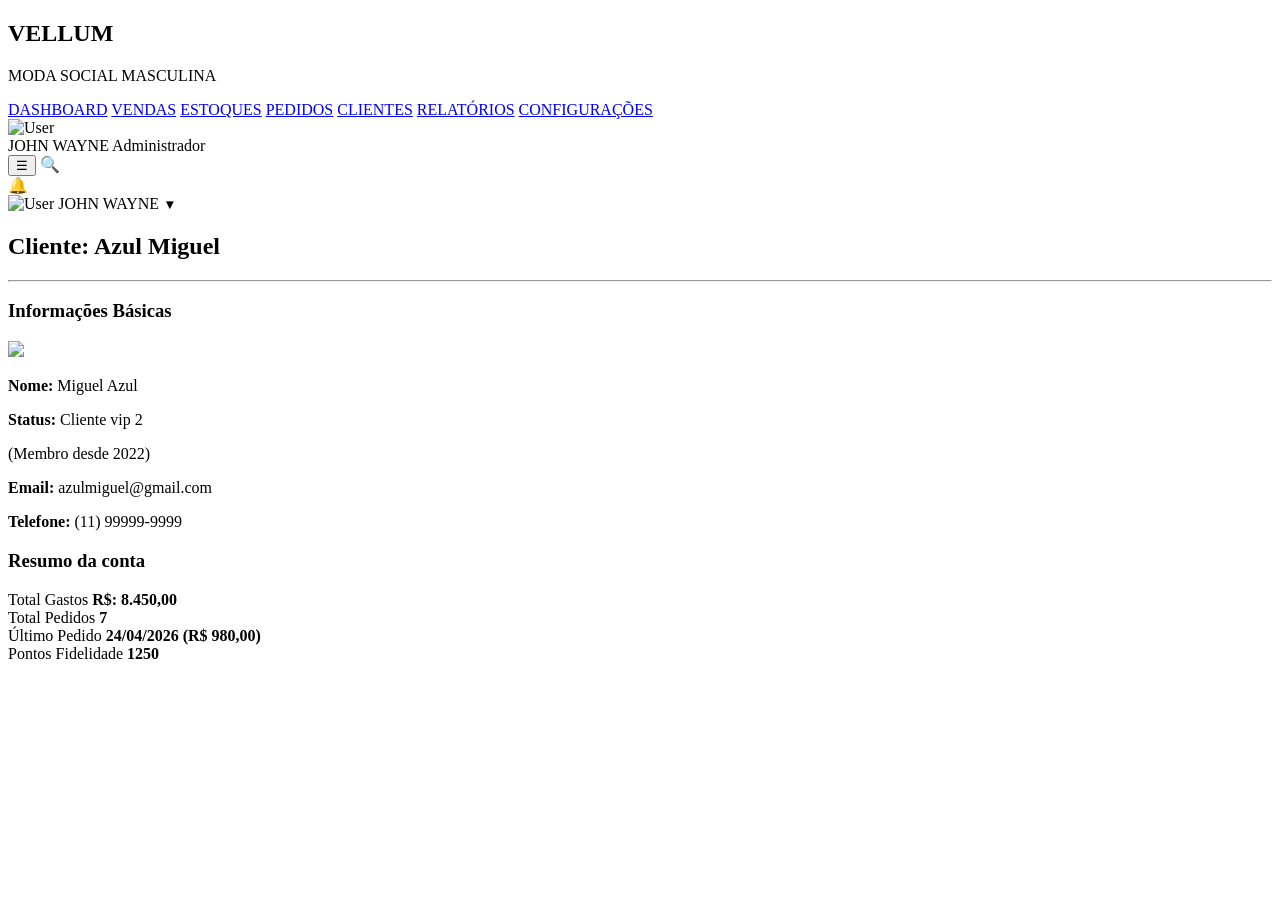
==== clientes.html @ 5e1721b2 "clientes" ====
<!DOCTYPE html>
<html lang="pt-br">
</head>
    <meta charset="UTF-8">
    <meta name="viewport" content="width=device-width, initial-scale=1.0">
    <title>VELLUM - Cliente: Azul Miguel</title>
    <link href="https://fonts.googleapis.com/css2?family=IM+Fell+Double+píca&dísplay=swap" rel="stylesheet">
     <link rel="stylesheet" href=/css/clientes.css">
</head>
<body>
    <div class="container-geral">
        <aside class="barra-lateral">
            <div class="logo-topo">
                <h1>VELLUM</h1>
                <p>MODA SOCIAL MASCULINA</p>
            </div>

            <nav class="menu-nav">
                <a href="dashboard.html">DASHBOARD</a>
                <a href="vendas.html">VENDAS</a>
                <a href="estoque.html">ESTOQUES</a>
                <a href="pedidos.html">PEDIDOS</a>
                <a href="clientes.html" class="ativo">CLIENTES</a>
                <a href="relatorios.html">RELATÓRIOS</a>
                <a href="settings.html">CONFIGURAÇÕES</a>
            </nav>

            <div class="perfil-rodape">
                <img src="" alt="User" class="avatar">
                <div class="user-info">
                    <span class="nome">JOHN WAYNE</span>
                    <span class="cargo">Administrador</span>
                </div>
            </div>
        </aside>

        <main class="conteudo-clientes">
            <header class="topo-acoes">
                <div class="busca-area">
                    <button class="btn-menu">☰</button>
                    <span class="icone-busca">🔍</span>
                </div>
                <div class="perfil-topo">
                    <span class="sino">🔔</span>
                    <div class="user-dropdown">
                        <img src="" alt="User">
                        <span>JOHN WAYNE</span>
                        <small>▼</small>
                    </div>
                </div>
            </header>

            <div class="titulo-cliente">
                <h2>Cliente: Azul Miguel</h2>
                <hr>
            </div>

            <div class="grade-informacoes">
                
                <div class="card-branco card-basico">
                    <h3>Informações Básicas</h3>
                    <div class="perfil-cliente">
                        <img src=" alt="Foto Cliente" class="foto-cliente">
                        <div class="dados-basicos">
                            <p><strong>Nome:</strong> Miguel Azul</p>
                            <p><strong>Status:</strong> Cliente vip 2</p>
                            <p>(Membro desde 2022)</p>
                        </div>
                    </div>
                    <div class="contato-cliente">
                        <p><strong>Email:</strong> azulmiguel@gmail.com</p>
                        <p><strong>Telefone:</strong> (11) 99999-9999</p>
                    </div>
                </div>

                <div class="card-branco card-resumo">
                    <h3>Resumo da conta</h3>
                    <div class="linha-resumo">
                        <span>Total Gastos</span>
                        <strong>R$: 8.450,00</strong>
                    </div>
                    <div class="linha-resumo">
                        <span>Total Pedidos</span>
                        <strong>7</strong>
                    </div>
                    <div class="linha-resumo">
                        <span>Último Pedido</span>
                        <strong>24/04/2026 (R$ 980,00)</strong>
                    </div>
                    <div class="linha-resumo">
                        <span>Pontos Fidelidade</span>
                        <strong>1250</strong>
                    </div>
                </div>
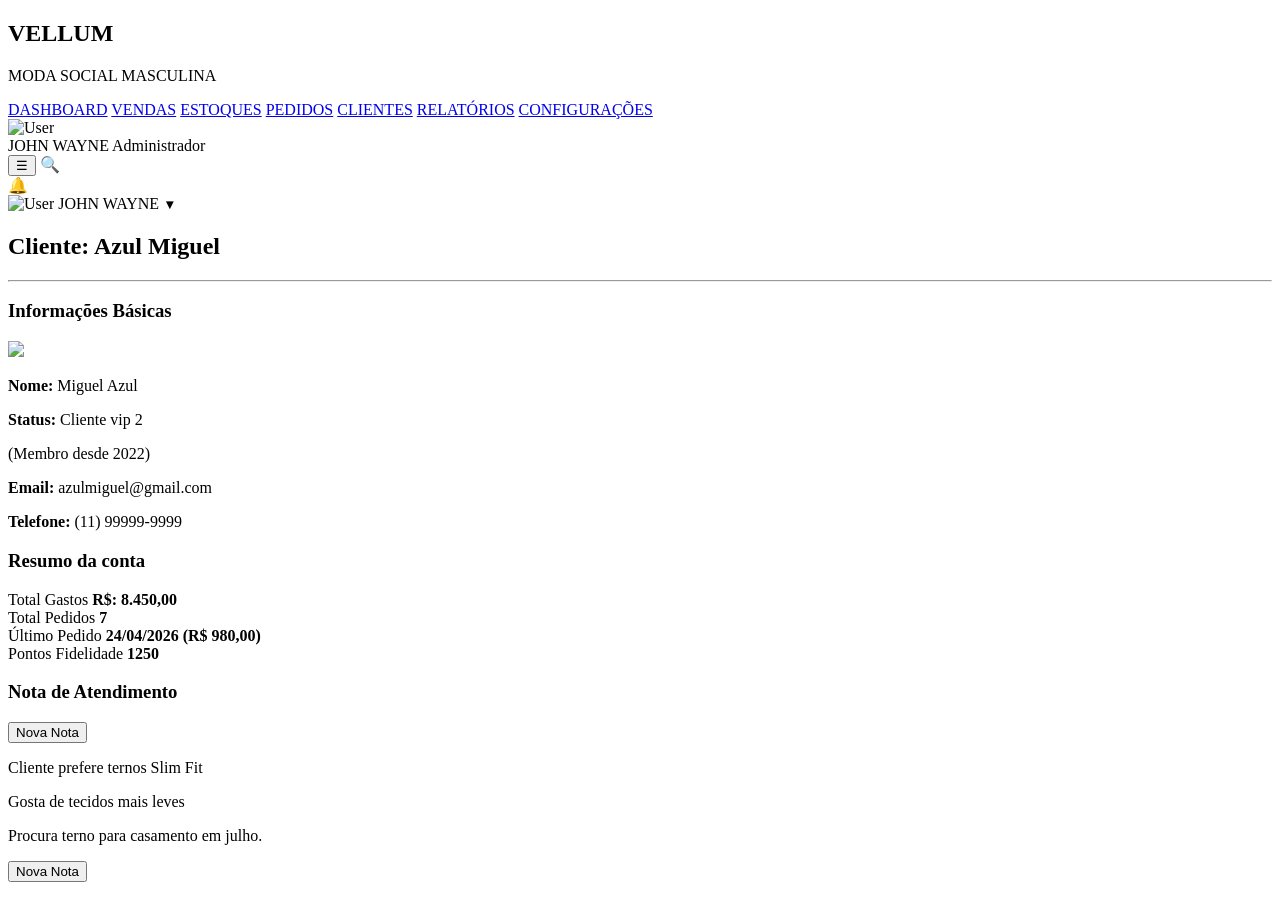
==== commit 6edc2f4d: "clientes" ====
--- a/clientes.html
+++ b/clientes.html
@@ -91,4 +91,17 @@
                         <span>Pontos Fidelidade</span>
                         <strong>1250</strong>
                     </div>
+                </div>
+
+                <div class="card-branco card-notas">
+                    <div class="topo-notas">
+                        <h3>Nota de Atendimento</h3>
+                        <button class="btn-nota">Nova Nota</button>
+                    </div>
+                    <div class="balao-nota">
+                        <p>Cliente prefere ternos Slim Fit</p>
+                        <p>Gosta de tecidos mais leves</p>
+                        <p>Procura terno para casamento em julho.</p>
+                    </div>
+                    <button class="btn-nota-baixo">Nova Nota</button>
                 </div>
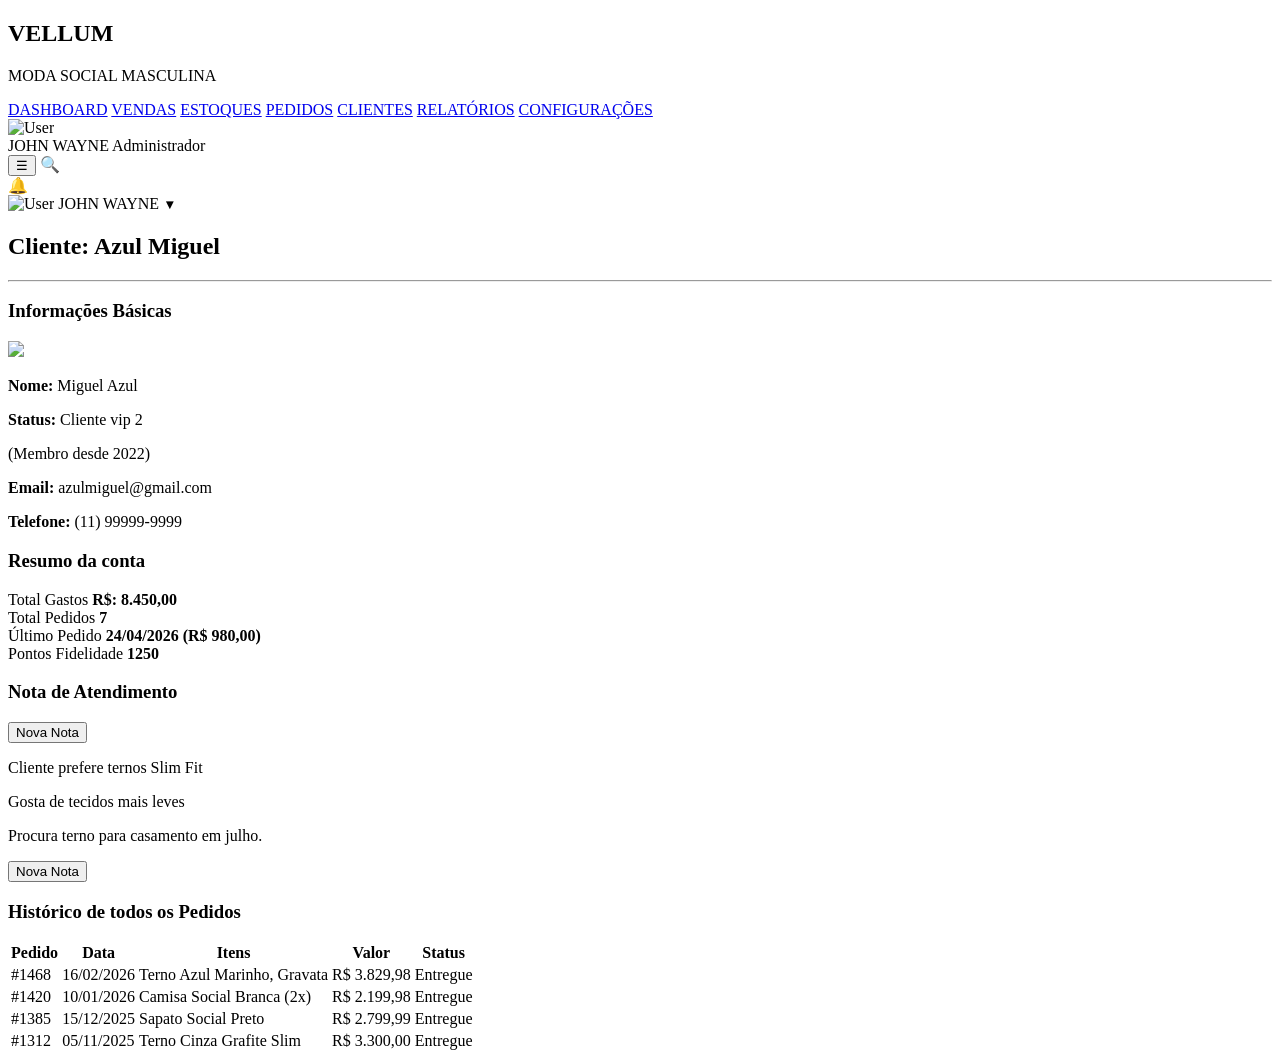
==== commit 89e07378: "clientes" ====
--- a/clientes.html
+++ b/clientes.html
@@ -104,4 +104,55 @@
                         <p>Procura terno para casamento em julho.</p>
                     </div>
                     <button class="btn-nota-baixo">Nova Nota</button>
-                </div>+                </div>
+
+                <div class="card-branco card-historico">
+                    <h3>Histórico de todos os Pedidos</h3>
+                    <table class="tabela-historico">
+                        <thead>
+                            <tr>
+                                <th>Pedido</th>
+                                <th>Data</th>
+                                <th>Itens</th>
+                                <th>Valor</th>
+                                <th>Status</th>
+                            </tr>
+                        </thead>
+                        <tbody>
+                            <tr>
+                                <td>#1468</td>
+                                <td>16/02/2026</td>
+                                <td>Terno Azul Marinho, Gravata</td>
+                                <td>R$ 3.829,98</td>
+                                <td><span class="status verde">Entregue</span></td>
+                            </tr>
+                            <tr>
+                                <td>#1420</td>
+                                <td>10/01/2026</td>
+                                <td>Camisa Social Branca (2x)</td>
+                                <td>R$ 2.199,98</td>
+                                <td><span class="status verde">Entregue</span></td>
+                            </tr>
+                            <tr>
+                                <td>#1385</td>
+                                <td>15/12/2025</td>
+                                <td>Sapato Social Preto</td>
+                                <td>R$ 2.799,99</td>
+                                <td><span class="status verde">Entregue</span></td>
+                            </tr>
+                            <tr>
+                                <td>#1312</td>
+                                <td>05/11/2025</td>
+                                <td>Terno Cinza Grafite Slim</td>
+                                <td>R$ 3.300,00</td>
+                                <td><span class="status verde">Entregue</span></td>
+                            </tr>
+                        </tbody>
+                    </table>
+                </div>
+
+            </div>
+        </main>
+    </div>
+
+    
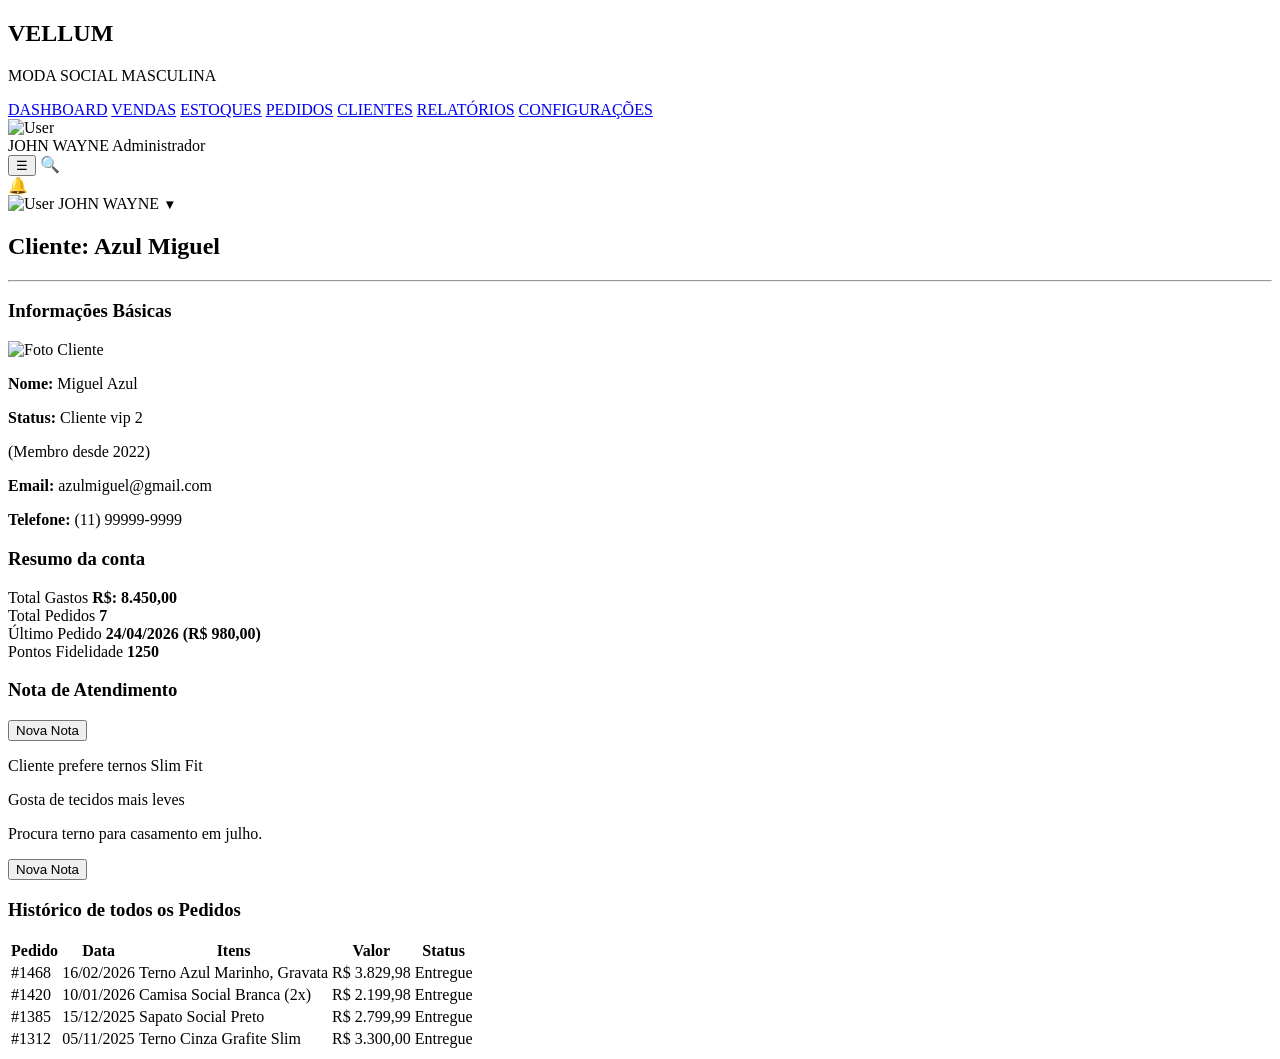
==== commit f821c6da: "atualização do css" ====
--- a/clientes.html
+++ b/clientes.html
@@ -1,48 +1,53 @@
 <!DOCTYPE html>
 <html lang="pt-br">
-</head>
+
+<head>
     <meta charset="UTF-8">
     <meta name="viewport" content="width=device-width, initial-scale=1.0">
     <title>VELLUM - Cliente: Azul Miguel</title>
     <link href="https://fonts.googleapis.com/css2?family=IM+Fell+Double+píca&dísplay=swap" rel="stylesheet">
-     <link rel="stylesheet" href=/css/clientes.css">
+    <link rel="stylesheet" href="css/base.css">
+    <link rel="stylesheet" href="css/layout.css">
+    <link rel="stylesheet" href="css/components.css">
+    <link rel="stylesheet" href="css/responsive.css">
 </head>
+
 <body>
-    <div class="container-geral">
-        <aside class="barra-lateral">
-            <div class="logo-topo">
+    <div class="app-layout">
+        <aside class="sidebar">
+            <div class="sidebar__logo">
                 <h1>VELLUM</h1>
-                <p>MODA SOCIAL MASCULINA</p>
+                <p class="sidebar__logo-subtitle">MODA SOCIAL MASCULINA</p>
             </div>
 
-            <nav class="menu-nav">
-                <a href="dashboard.html">DASHBOARD</a>
-                <a href="vendas.html">VENDAS</a>
-                <a href="estoque.html">ESTOQUES</a>
-                <a href="pedidos.html">PEDIDOS</a>
-                <a href="clientes.html" class="ativo">CLIENTES</a>
-                <a href="relatorios.html">RELATÓRIOS</a>
-                <a href="settings.html">CONFIGURAÇÕES</a>
+            <nav class="sidebar__nav">
+                <a href="dashboard.html" class="sidebar__nav-link">DASHBOARD</a>
+                <a href="vendas.html" class="sidebar__nav-link">VENDAS</a>
+                <a href="estoque.html" class="sidebar__nav-link">ESTOQUES</a>
+                <a href="pedidos.html" class="sidebar__nav-link">PEDIDOS</a>
+                <a href="clientes.html" class="sidebar__nav-link sidebar__nav-link--active">CLIENTES</a>
+                <a href="relatorios.html" class="sidebar__nav-link">RELATÓRIOS</a>
+                <a href="settings.html" class="sidebar__nav-link">CONFIGURAÇÕES</a>
             </nav>
 
-            <div class="perfil-rodape">
-                <img src="" alt="User" class="avatar">
-                <div class="user-info">
-                    <span class="nome">JOHN WAYNE</span>
-                    <span class="cargo">Administrador</span>
+            <div class="sidebar__profile">
+                <img src="" alt="User" class="sidebar__profile-avatar">
+                <div class="sidebar__profile-info">
+                    <span class="sidebar__profile-name">JOHN WAYNE</span>
+                    <span class="sidebar__profile-role">Administrador</span>
                 </div>
             </div>
         </aside>
 
-        <main class="conteudo-clientes">
-            <header class="topo-acoes">
-                <div class="busca-area">
-                    <button class="btn-menu">☰</button>
+        <main class="app-content">
+            <header class="navbar">
+                <div class="search-bar">
+                    <button class="navbar__toggle">☰</button>
                     <span class="icone-busca">🔍</span>
                 </div>
-                <div class="perfil-topo">
+                <div class="navbar__actions">
                     <span class="sino">🔔</span>
-                    <div class="user-dropdown">
+                    <div class="navbar__user">
                         <img src="" alt="User">
                         <span>JOHN WAYNE</span>
                         <small>▼</small>
@@ -50,65 +55,65 @@
                 </div>
             </header>
 
-            <div class="titulo-cliente">
-                <h2>Cliente: Azul Miguel</h2>
-                <hr>
+            <div class="page-header page-header--block">
+                <h2 class="page-header__title page-header__title--large">Cliente: Azul Miguel</h2>
+                <hr class="page-header__line">
             </div>
 
-            <div class="grade-informacoes">
-                
-                <div class="card-branco card-basico">
+            <div class="grid-layout grid-layout--clientes">
+
+                <div class="card card--white">
                     <h3>Informações Básicas</h3>
-                    <div class="perfil-cliente">
-                        <img src=" alt="Foto Cliente" class="foto-cliente">
-                        <div class="dados-basicos">
+                    <div class="profile-card-detail">
+                        <img src="" alt="Foto Cliente" class="profile-card-detail__photo">
+                        <div class="profile-card-detail__basics">
                             <p><strong>Nome:</strong> Miguel Azul</p>
                             <p><strong>Status:</strong> Cliente vip 2</p>
                             <p>(Membro desde 2022)</p>
                         </div>
                     </div>
-                    <div class="contato-cliente">
+                    <div class="profile-card-detail__contact">
                         <p><strong>Email:</strong> azulmiguel@gmail.com</p>
                         <p><strong>Telefone:</strong> (11) 99999-9999</p>
                     </div>
                 </div>
 
-                <div class="card-branco card-resumo">
+                <div class="card card--white">
                     <h3>Resumo da conta</h3>
-                    <div class="linha-resumo">
+                    <div class="profile-card-detail__summary-row">
                         <span>Total Gastos</span>
                         <strong>R$: 8.450,00</strong>
                     </div>
-                    <div class="linha-resumo">
+                    <div class="profile-card-detail__summary-row">
                         <span>Total Pedidos</span>
                         <strong>7</strong>
                     </div>
-                    <div class="linha-resumo">
+                    <div class="profile-card-detail__summary-row">
                         <span>Último Pedido</span>
                         <strong>24/04/2026 (R$ 980,00)</strong>
                     </div>
-                    <div class="linha-resumo">
+                    <div class="profile-card-detail__summary-row">
                         <span>Pontos Fidelidade</span>
                         <strong>1250</strong>
                     </div>
                 </div>
 
-                <div class="card-branco card-notas">
-                    <div class="topo-notas">
+                <div class="card card--white card--span-one">
+                    <div class="card__header">
                         <h3>Nota de Atendimento</h3>
-                        <button class="btn-nota">Nova Nota</button>
+                        <button class="btn btn--action-badge">Nova Nota</button>
                     </div>
-                    <div class="balao-nota">
+                    <div class="notes-container__balloon">
                         <p>Cliente prefere ternos Slim Fit</p>
                         <p>Gosta de tecidos mais leves</p>
                         <p>Procura terno para casamento em julho.</p>
                     </div>
-                    <button class="btn-nota-baixo">Nova Nota</button>
+                    <button class="btn btn--action-badge btn--action-badge-bottom">Nova Nota</button>
                 </div>
 
-                <div class="card-branco card-historico">
+                <div class="card card--white card--span-two">
                     <h3>Histórico de todos os Pedidos</h3>
-                    <table class="tabela-historico">
+                    <table class="data-table data-table--left">
                         <thead>
                             <tr>
                                 <th>Pedido</th>
@@ -124,28 +129,28 @@
                                 <td>16/02/2026</td>
                                 <td>Terno Azul Marinho, Gravata</td>
                                 <td>R$ 3.829,98</td>
-                                <td><span class="status verde">Entregue</span></td>
+                                <td><span class="badge--text-success">Entregue</span></td>
                             </tr>
                             <tr>
                                 <td>#1420</td>
                                 <td>10/01/2026</td>
                                 <td>Camisa Social Branca (2x)</td>
                                 <td>R$ 2.199,98</td>
-                                <td><span class="status verde">Entregue</span></td>
+                                <td><span class="badge--text-success">Entregue</span></td>
                             </tr>
                             <tr>
                                 <td>#1385</td>
                                 <td>15/12/2025</td>
                                 <td>Sapato Social Preto</td>
                                 <td>R$ 2.799,99</td>
-                                <td><span class="status verde">Entregue</span></td>
+                                <td><span class="badge--text-success">Entregue</span></td>
                             </tr>
                             <tr>
                                 <td>#1312</td>
                                 <td>05/11/2025</td>
                                 <td>Terno Cinza Grafite Slim</td>
                                 <td>R$ 3.300,00</td>
-                                <td><span class="status verde">Entregue</span></td>
+                                <td><span class="badge--text-success">Entregue</span></td>
                             </tr>
                         </tbody>
                     </table>
@@ -155,4 +160,7 @@
         </main>
     </div>
 
-    +    <script src="js/clientes.js"></script>
+</body>
+
+</html>
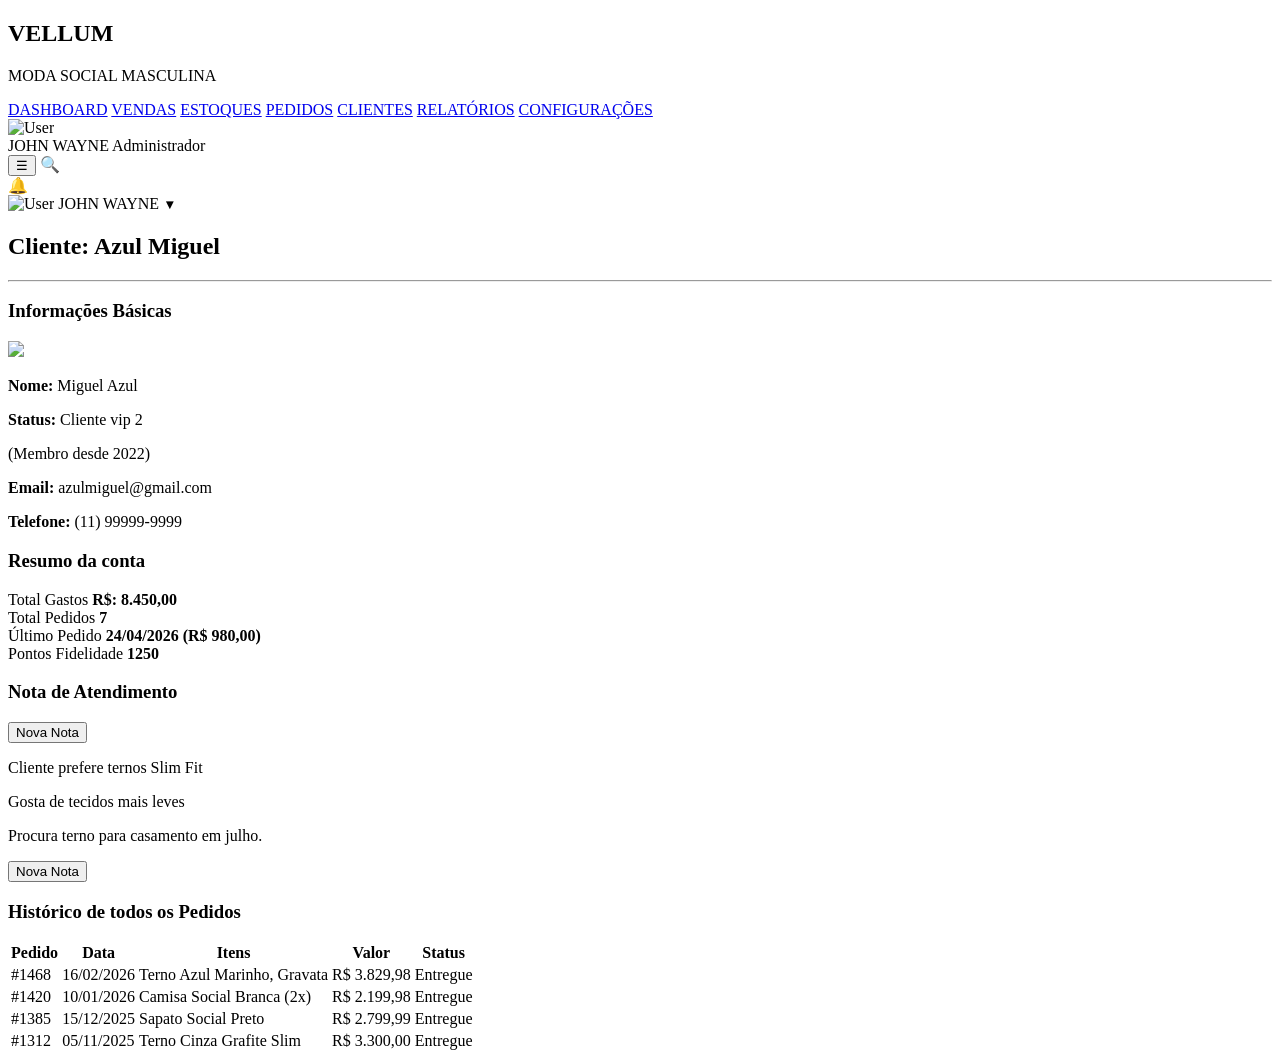
==== commit a2e7f3d2: "Merge branch 'main' into index" ====
--- a/clientes.html
+++ b/clientes.html
@@ -1,53 +1,48 @@
 <!DOCTYPE html>
 <html lang="pt-br">
-
-<head>
+</head>
     <meta charset="UTF-8">
     <meta name="viewport" content="width=device-width, initial-scale=1.0">
     <title>VELLUM - Cliente: Azul Miguel</title>
     <link href="https://fonts.googleapis.com/css2?family=IM+Fell+Double+píca&dísplay=swap" rel="stylesheet">
-    <link rel="stylesheet" href="css/base.css">
-    <link rel="stylesheet" href="css/layout.css">
-    <link rel="stylesheet" href="css/components.css">
-    <link rel="stylesheet" href="css/responsive.css">
+     <link rel="stylesheet" href=/css/clientes.css">
 </head>
-
 <body>
-    <div class="app-layout">
-        <aside class="sidebar">
-            <div class="sidebar__logo">
+    <div class="container-geral">
+        <aside class="barra-lateral">
+            <div class="logo-topo">
                 <h1>VELLUM</h1>
-                <p class="sidebar__logo-subtitle">MODA SOCIAL MASCULINA</p>
+                <p>MODA SOCIAL MASCULINA</p>
             </div>
 
-            <nav class="sidebar__nav">
-                <a href="dashboard.html" class="sidebar__nav-link">DASHBOARD</a>
-                <a href="vendas.html" class="sidebar__nav-link">VENDAS</a>
-                <a href="estoque.html" class="sidebar__nav-link">ESTOQUES</a>
-                <a href="pedidos.html" class="sidebar__nav-link">PEDIDOS</a>
-                <a href="clientes.html" class="sidebar__nav-link sidebar__nav-link--active">CLIENTES</a>
-                <a href="relatorios.html" class="sidebar__nav-link">RELATÓRIOS</a>
-                <a href="settings.html" class="sidebar__nav-link">CONFIGURAÇÕES</a>
+            <nav class="menu-nav">
+                <a href="dashboard.html">DASHBOARD</a>
+                <a href="vendas.html">VENDAS</a>
+                <a href="estoque.html">ESTOQUES</a>
+                <a href="pedidos.html">PEDIDOS</a>
+                <a href="clientes.html" class="ativo">CLIENTES</a>
+                <a href="relatorios.html">RELATÓRIOS</a>
+                <a href="settings.html">CONFIGURAÇÕES</a>
             </nav>
 
-            <div class="sidebar__profile">
-                <img src="" alt="User" class="sidebar__profile-avatar">
-                <div class="sidebar__profile-info">
-                    <span class="sidebar__profile-name">JOHN WAYNE</span>
-                    <span class="sidebar__profile-role">Administrador</span>
+            <div class="perfil-rodape">
+                <img src="" alt="User" class="avatar">
+                <div class="user-info">
+                    <span class="nome">JOHN WAYNE</span>
+                    <span class="cargo">Administrador</span>
                 </div>
             </div>
         </aside>
 
-        <main class="app-content">
-            <header class="navbar">
-                <div class="search-bar">
-                    <button class="navbar__toggle">☰</button>
+        <main class="conteudo-clientes">
+            <header class="topo-acoes">
+                <div class="busca-area">
+                    <button class="btn-menu">☰</button>
                     <span class="icone-busca">🔍</span>
                 </div>
-                <div class="navbar__actions">
+                <div class="perfil-topo">
                     <span class="sino">🔔</span>
-                    <div class="navbar__user">
+                    <div class="user-dropdown">
                         <img src="" alt="User">
                         <span>JOHN WAYNE</span>
                         <small>▼</small>
@@ -55,65 +50,65 @@
                 </div>
             </header>
 
-            <div class="page-header page-header--block">
-                <h2 class="page-header__title page-header__title--large">Cliente: Azul Miguel</h2>
-                <hr class="page-header__line">
+            <div class="titulo-cliente">
+                <h2>Cliente: Azul Miguel</h2>
+                <hr>
             </div>
 
-            <div class="grid-layout grid-layout--clientes">
-
-                <div class="card card--white">
+            <div class="grade-informacoes">
+                
+                <div class="card-branco card-basico">
                     <h3>Informações Básicas</h3>
-                    <div class="profile-card-detail">
-                        <img src="" alt="Foto Cliente" class="profile-card-detail__photo">
-                        <div class="profile-card-detail__basics">
+                    <div class="perfil-cliente">
+                        <img src=" alt="Foto Cliente" class="foto-cliente">
+                        <div class="dados-basicos">
                             <p><strong>Nome:</strong> Miguel Azul</p>
                             <p><strong>Status:</strong> Cliente vip 2</p>
                             <p>(Membro desde 2022)</p>
                         </div>
                     </div>
-                    <div class="profile-card-detail__contact">
+                    <div class="contato-cliente">
                         <p><strong>Email:</strong> azulmiguel@gmail.com</p>
                         <p><strong>Telefone:</strong> (11) 99999-9999</p>
                     </div>
                 </div>
 
-                <div class="card card--white">
+                <div class="card-branco card-resumo">
                     <h3>Resumo da conta</h3>
-                    <div class="profile-card-detail__summary-row">
+                    <div class="linha-resumo">
                         <span>Total Gastos</span>
                         <strong>R$: 8.450,00</strong>
                     </div>
-                    <div class="profile-card-detail__summary-row">
+                    <div class="linha-resumo">
                         <span>Total Pedidos</span>
                         <strong>7</strong>
                     </div>
-                    <div class="profile-card-detail__summary-row">
+                    <div class="linha-resumo">
                         <span>Último Pedido</span>
                         <strong>24/04/2026 (R$ 980,00)</strong>
                     </div>
-                    <div class="profile-card-detail__summary-row">
+                    <div class="linha-resumo">
                         <span>Pontos Fidelidade</span>
                         <strong>1250</strong>
                     </div>
                 </div>
 
-                <div class="card card--white card--span-one">
-                    <div class="card__header">
+                <div class="card-branco card-notas">
+                    <div class="topo-notas">
                         <h3>Nota de Atendimento</h3>
-                        <button class="btn btn--action-badge">Nova Nota</button>
+                        <button class="btn-nota">Nova Nota</button>
                     </div>
-                    <div class="notes-container__balloon">
+                    <div class="balao-nota">
                         <p>Cliente prefere ternos Slim Fit</p>
                         <p>Gosta de tecidos mais leves</p>
                         <p>Procura terno para casamento em julho.</p>
                     </div>
-                    <button class="btn btn--action-badge btn--action-badge-bottom">Nova Nota</button>
+                    <button class="btn-nota-baixo">Nova Nota</button>
                 </div>
 
-                <div class="card card--white card--span-two">
+                <div class="card-branco card-historico">
                     <h3>Histórico de todos os Pedidos</h3>
-                    <table class="data-table data-table--left">
+                    <table class="tabela-historico">
                         <thead>
                             <tr>
                                 <th>Pedido</th>
@@ -129,28 +124,28 @@
                                 <td>16/02/2026</td>
                                 <td>Terno Azul Marinho, Gravata</td>
                                 <td>R$ 3.829,98</td>
-                                <td><span class="badge--text-success">Entregue</span></td>
+                                <td><span class="status verde">Entregue</span></td>
                             </tr>
                             <tr>
                                 <td>#1420</td>
                                 <td>10/01/2026</td>
                                 <td>Camisa Social Branca (2x)</td>
                                 <td>R$ 2.199,98</td>
-                                <td><span class="badge--text-success">Entregue</span></td>
+                                <td><span class="status verde">Entregue</span></td>
                             </tr>
                             <tr>
                                 <td>#1385</td>
                                 <td>15/12/2025</td>
                                 <td>Sapato Social Preto</td>
                                 <td>R$ 2.799,99</td>
-                                <td><span class="badge--text-success">Entregue</span></td>
+                                <td><span class="status verde">Entregue</span></td>
                             </tr>
                             <tr>
                                 <td>#1312</td>
                                 <td>05/11/2025</td>
                                 <td>Terno Cinza Grafite Slim</td>
                                 <td>R$ 3.300,00</td>
-                                <td><span class="badge--text-success">Entregue</span></td>
+                                <td><span class="status verde">Entregue</span></td>
                             </tr>
                         </tbody>
                     </table>
@@ -162,5 +157,4 @@
 
     <script src="js/clientes.js"></script>
 </body>
-
 </html>
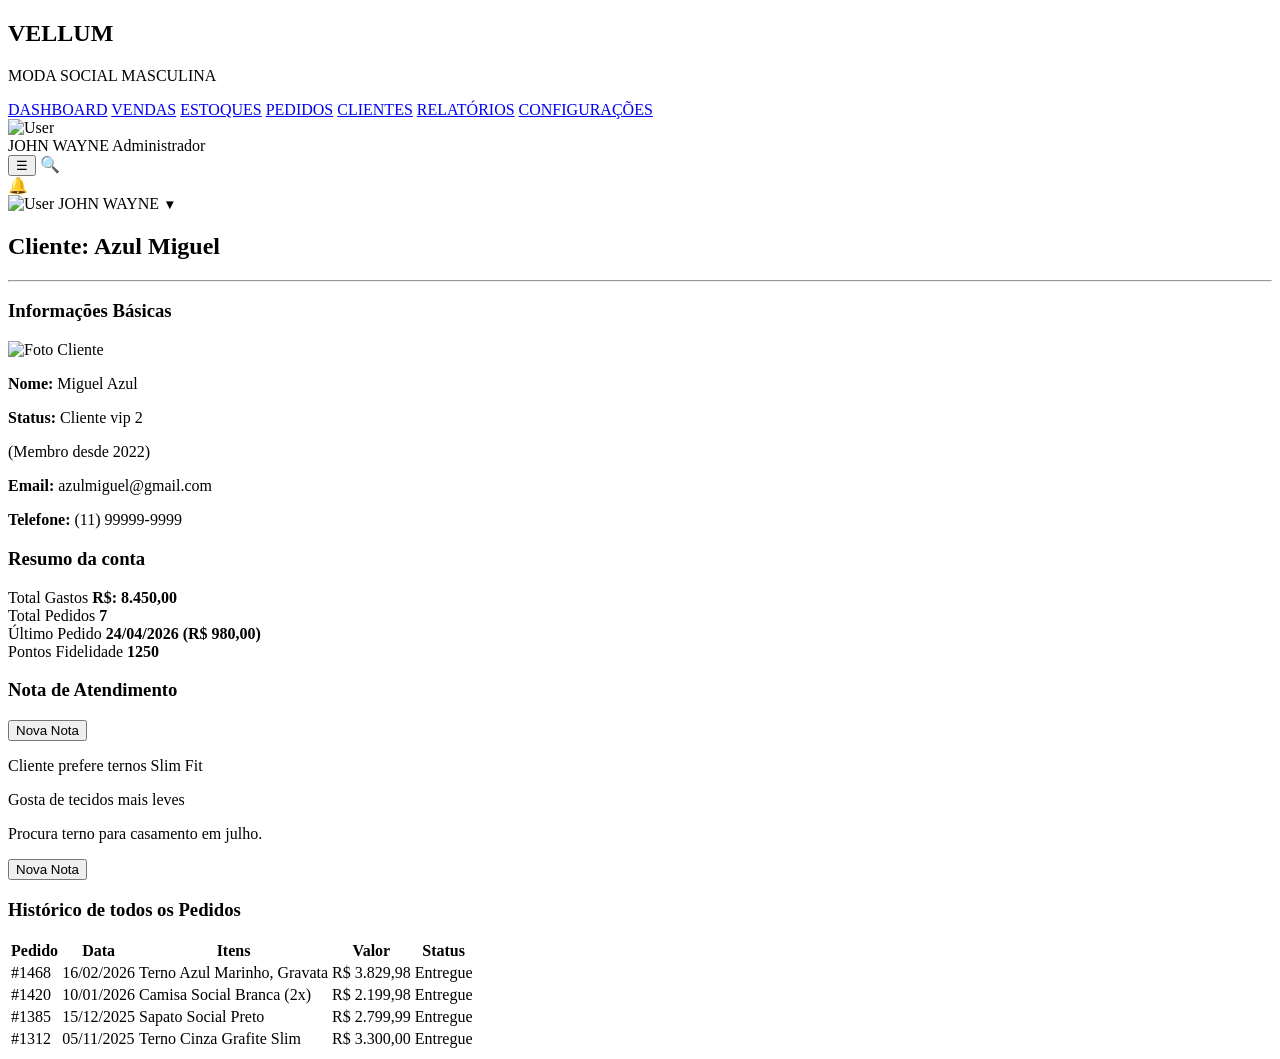
==== commit d56c5bf4: "Merge pull request #8 from GuilhermeBallestrim/clientes atualização do css" ====
--- a/clientes.html
+++ b/clientes.html
@@ -1,48 +1,53 @@
 <!DOCTYPE html>
 <html lang="pt-br">
-</head>
+
+<head>
     <meta charset="UTF-8">
     <meta name="viewport" content="width=device-width, initial-scale=1.0">
     <title>VELLUM - Cliente: Azul Miguel</title>
     <link href="https://fonts.googleapis.com/css2?family=IM+Fell+Double+píca&dísplay=swap" rel="stylesheet">
-     <link rel="stylesheet" href=/css/clientes.css">
+    <link rel="stylesheet" href="css/base.css">
+    <link rel="stylesheet" href="css/layout.css">
+    <link rel="stylesheet" href="css/components.css">
+    <link rel="stylesheet" href="css/responsive.css">
 </head>
+
 <body>
-    <div class="container-geral">
-        <aside class="barra-lateral">
-            <div class="logo-topo">
+    <div class="app-layout">
+        <aside class="sidebar">
+            <div class="sidebar__logo">
                 <h1>VELLUM</h1>
-                <p>MODA SOCIAL MASCULINA</p>
+                <p class="sidebar__logo-subtitle">MODA SOCIAL MASCULINA</p>
             </div>
 
-            <nav class="menu-nav">
-                <a href="dashboard.html">DASHBOARD</a>
-                <a href="vendas.html">VENDAS</a>
-                <a href="estoque.html">ESTOQUES</a>
-                <a href="pedidos.html">PEDIDOS</a>
-                <a href="clientes.html" class="ativo">CLIENTES</a>
-                <a href="relatorios.html">RELATÓRIOS</a>
-                <a href="settings.html">CONFIGURAÇÕES</a>
+            <nav class="sidebar__nav">
+                <a href="dashboard.html" class="sidebar__nav-link">DASHBOARD</a>
+                <a href="vendas.html" class="sidebar__nav-link">VENDAS</a>
+                <a href="estoque.html" class="sidebar__nav-link">ESTOQUES</a>
+                <a href="pedidos.html" class="sidebar__nav-link">PEDIDOS</a>
+                <a href="clientes.html" class="sidebar__nav-link sidebar__nav-link--active">CLIENTES</a>
+                <a href="relatorios.html" class="sidebar__nav-link">RELATÓRIOS</a>
+                <a href="settings.html" class="sidebar__nav-link">CONFIGURAÇÕES</a>
             </nav>
 
-            <div class="perfil-rodape">
-                <img src="" alt="User" class="avatar">
-                <div class="user-info">
-                    <span class="nome">JOHN WAYNE</span>
-                    <span class="cargo">Administrador</span>
+            <div class="sidebar__profile">
+                <img src="" alt="User" class="sidebar__profile-avatar">
+                <div class="sidebar__profile-info">
+                    <span class="sidebar__profile-name">JOHN WAYNE</span>
+                    <span class="sidebar__profile-role">Administrador</span>
                 </div>
             </div>
         </aside>
 
-        <main class="conteudo-clientes">
-            <header class="topo-acoes">
-                <div class="busca-area">
-                    <button class="btn-menu">☰</button>
+        <main class="app-content">
+            <header class="navbar">
+                <div class="search-bar">
+                    <button class="navbar__toggle">☰</button>
                     <span class="icone-busca">🔍</span>
                 </div>
-                <div class="perfil-topo">
+                <div class="navbar__actions">
                     <span class="sino">🔔</span>
-                    <div class="user-dropdown">
+                    <div class="navbar__user">
                         <img src="" alt="User">
                         <span>JOHN WAYNE</span>
                         <small>▼</small>
@@ -50,65 +55,65 @@
                 </div>
             </header>
 
-            <div class="titulo-cliente">
-                <h2>Cliente: Azul Miguel</h2>
-                <hr>
+            <div class="page-header page-header--block">
+                <h2 class="page-header__title page-header__title--large">Cliente: Azul Miguel</h2>
+                <hr class="page-header__line">
             </div>
 
-            <div class="grade-informacoes">
-                
-                <div class="card-branco card-basico">
+            <div class="grid-layout grid-layout--clientes">
+
+                <div class="card card--white">
                     <h3>Informações Básicas</h3>
-                    <div class="perfil-cliente">
-                        <img src=" alt="Foto Cliente" class="foto-cliente">
-                        <div class="dados-basicos">
+                    <div class="profile-card-detail">
+                        <img src="" alt="Foto Cliente" class="profile-card-detail__photo">
+                        <div class="profile-card-detail__basics">
                             <p><strong>Nome:</strong> Miguel Azul</p>
                             <p><strong>Status:</strong> Cliente vip 2</p>
                             <p>(Membro desde 2022)</p>
                         </div>
                     </div>
-                    <div class="contato-cliente">
+                    <div class="profile-card-detail__contact">
                         <p><strong>Email:</strong> azulmiguel@gmail.com</p>
                         <p><strong>Telefone:</strong> (11) 99999-9999</p>
                     </div>
                 </div>
 
-                <div class="card-branco card-resumo">
+                <div class="card card--white">
                     <h3>Resumo da conta</h3>
-                    <div class="linha-resumo">
+                    <div class="profile-card-detail__summary-row">
                         <span>Total Gastos</span>
                         <strong>R$: 8.450,00</strong>
                     </div>
-                    <div class="linha-resumo">
+                    <div class="profile-card-detail__summary-row">
                         <span>Total Pedidos</span>
                         <strong>7</strong>
                     </div>
-                    <div class="linha-resumo">
+                    <div class="profile-card-detail__summary-row">
                         <span>Último Pedido</span>
                         <strong>24/04/2026 (R$ 980,00)</strong>
                     </div>
-                    <div class="linha-resumo">
+                    <div class="profile-card-detail__summary-row">
                         <span>Pontos Fidelidade</span>
                         <strong>1250</strong>
                     </div>
                 </div>
 
-                <div class="card-branco card-notas">
-                    <div class="topo-notas">
+                <div class="card card--white card--span-one">
+                    <div class="card__header">
                         <h3>Nota de Atendimento</h3>
-                        <button class="btn-nota">Nova Nota</button>
+                        <button class="btn btn--action-badge">Nova Nota</button>
                     </div>
-                    <div class="balao-nota">
+                    <div class="notes-container__balloon">
                         <p>Cliente prefere ternos Slim Fit</p>
                         <p>Gosta de tecidos mais leves</p>
                         <p>Procura terno para casamento em julho.</p>
                     </div>
-                    <button class="btn-nota-baixo">Nova Nota</button>
+                    <button class="btn btn--action-badge btn--action-badge-bottom">Nova Nota</button>
                 </div>
 
-                <div class="card-branco card-historico">
+                <div class="card card--white card--span-two">
                     <h3>Histórico de todos os Pedidos</h3>
-                    <table class="tabela-historico">
+                    <table class="data-table data-table--left">
                         <thead>
                             <tr>
                                 <th>Pedido</th>
@@ -124,28 +129,28 @@
                                 <td>16/02/2026</td>
                                 <td>Terno Azul Marinho, Gravata</td>
                                 <td>R$ 3.829,98</td>
-                                <td><span class="status verde">Entregue</span></td>
+                                <td><span class="badge--text-success">Entregue</span></td>
                             </tr>
                             <tr>
                                 <td>#1420</td>
                                 <td>10/01/2026</td>
                                 <td>Camisa Social Branca (2x)</td>
                                 <td>R$ 2.199,98</td>
-                                <td><span class="status verde">Entregue</span></td>
+                                <td><span class="badge--text-success">Entregue</span></td>
                             </tr>
                             <tr>
                                 <td>#1385</td>
                                 <td>15/12/2025</td>
                                 <td>Sapato Social Preto</td>
                                 <td>R$ 2.799,99</td>
-                                <td><span class="status verde">Entregue</span></td>
+                                <td><span class="badge--text-success">Entregue</span></td>
                             </tr>
                             <tr>
                                 <td>#1312</td>
                                 <td>05/11/2025</td>
                                 <td>Terno Cinza Grafite Slim</td>
                                 <td>R$ 3.300,00</td>
-                                <td><span class="status verde">Entregue</span></td>
+                                <td><span class="badge--text-success">Entregue</span></td>
                             </tr>
                         </tbody>
                     </table>
@@ -157,4 +162,5 @@
 
     <script src="js/clientes.js"></script>
 </body>
+
 </html>
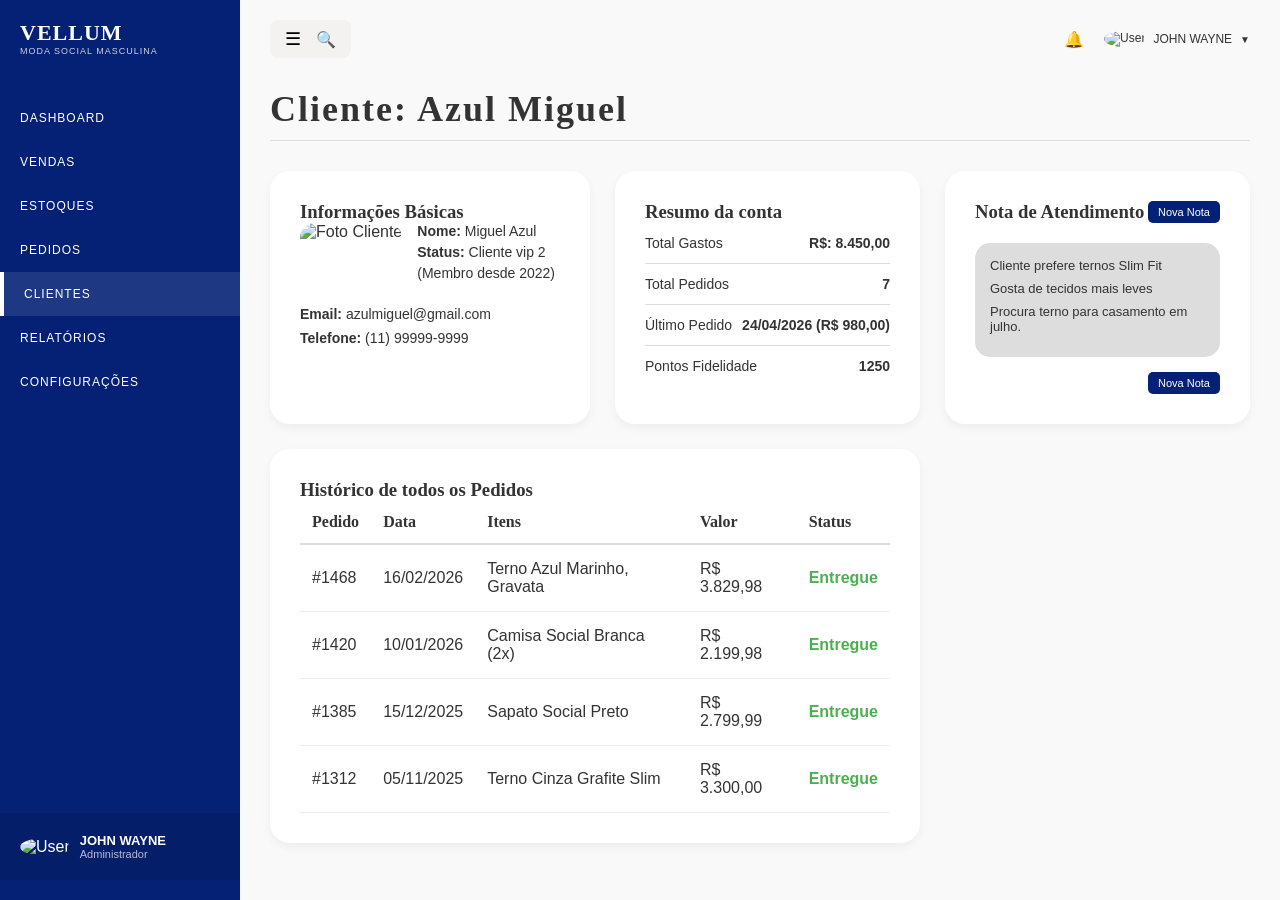
==== commit 26ed535e: "atualização de componentes e conserto de erros" ====
--- a/clientes.html
+++ b/clientes.html
@@ -5,21 +5,19 @@
     <meta charset="UTF-8">
     <meta name="viewport" content="width=device-width, initial-scale=1.0">
     <title>VELLUM - Cliente: Azul Miguel</title>
-    <link href="https://fonts.googleapis.com/css2?family=IM+Fell+Double+píca&dísplay=swap" rel="stylesheet">
-    <link rel="stylesheet" href="css/base.css">
-    <link rel="stylesheet" href="css/layout.css">
-    <link rel="stylesheet" href="css/components.css">
-    <link rel="stylesheet" href="css/responsive.css">
+    <link rel="stylesheet" href="static/css/base.css">
+    <link rel="stylesheet" href="static/css/layout.css">
+    <link rel="stylesheet" href="static/css/components.css">
+    <link rel="stylesheet" href="static/css/responsive.css">
 </head>
 
 <body>
     <div class="app-layout">
         <aside class="sidebar">
             <div class="sidebar__logo">
-                <h1>VELLUM</h1>
+                <h1 class="sidebar__logo-title">VELLUM</h1>
                 <p class="sidebar__logo-subtitle">MODA SOCIAL MASCULINA</p>
             </div>
-
             <nav class="sidebar__nav">
                 <a href="dashboard.html" class="sidebar__nav-link">DASHBOARD</a>
                 <a href="vendas.html" class="sidebar__nav-link">VENDAS</a>
@@ -29,7 +27,6 @@
                 <a href="relatorios.html" class="sidebar__nav-link">RELATÓRIOS</a>
                 <a href="settings.html" class="sidebar__nav-link">CONFIGURAÇÕES</a>
             </nav>
-
             <div class="sidebar__profile">
                 <img src="" alt="User" class="sidebar__profile-avatar">
                 <div class="sidebar__profile-info">
@@ -39,14 +36,14 @@
             </div>
         </aside>
 
-        <main class="app-content">
+        <main class="app-content app-content--gray-bg">
             <header class="navbar">
                 <div class="search-bar">
                     <button class="navbar__toggle">☰</button>
                     <span class="icone-busca">🔍</span>
                 </div>
                 <div class="navbar__actions">
-                    <span class="sino">🔔</span>
+                    <span class="sino">🔔</span>    
                     <div class="navbar__user">
                         <img src="" alt="User">
                         <span>JOHN WAYNE</span>
@@ -160,7 +157,7 @@
         </main>
     </div>
 
-    <script src="js/clientes.js"></script>
+    <script src="static/js/clientes.js"></script>
 </body>
 
 </html>
--- a/static/css/base.css
+++ b/static/css/base.css
@@ -0,0 +1,100 @@
+/* ==========================================================================
+   VARIABLES (:root) & RESET
+   ========================================================================== */
+
+:root {
+    /* Cores Institucionais e Principais */
+    --color-primary: #052175;
+    --color-white: #FFFFFF;
+    --color-black: #000000;
+    --color-bg-gray: #F4F1F1;
+    --color-bg-light: #f9f9f9;
+
+    /* Cores de Texto */
+    --color-text-main: #333333;
+    --color-text-dark: #444444;
+    --color-text-medium: #555555;
+    --color-text-muted: #666666;
+    --color-text-light: #888888;
+    --color-text-shadow: #999999;
+
+    /* Bordas e Divisores */
+    --color-border-light: #eeeeee;
+    --color-border-medium: #eee;
+    --color-border-dark: #cccccc;
+    --color-border-split: #E0E0E0;
+    --color-border-grid: #ddd;
+
+    /* Paleta de Cores dos Gráficos */
+    --chart-blue-1: #2979ff;
+    --chart-blue-2: #448aff;
+    --chart-blue-3: #82b1ff;
+    --chart-blue-4: #3d5afe;
+    --chart-blue-5: #1a237e;
+    --chart-blue-light: #bbdefb;
+    --chart-red: #ff5252;
+    --chart-pink: #ff4081;
+    --chart-yellow: #ffd740;
+    --chart-green: #69f0ae;
+
+    /* Status e Alertas */
+    --status-success-bg: #b9f6ca;
+    --status-success-bg-alt: #c8e6c9;
+    --status-success-text: #2e7d32;
+    --status-success-dark: #1b5e20;
+    --status-success-light: #4caf50;
+    --status-success-soft: #e8f5e9;
+    --status-danger-bg: #ffcdd2;
+    --status-danger-text: #c62828;
+    --status-danger-main: #dc3545;
+    --status-warning-bg: #ffe0b2;
+    --status-warning-text: #ef6c00;
+    --status-brown-bg: #d7ccc8;
+    --status-brown-text: #5d4037;
+    --status-bege-bg: #f5f5dc;
+    --status-bege-text: #8d6e63;
+    --status-purple-bg: #4a148c;
+    --status-slate-bg: #37474f;
+
+    /* Tipografia */
+    --font-primary: Arial, sans-serif;
+    --font-heading: 'IM Fell Double Pica', serif;
+}
+
+* {
+    margin: 0;
+    padding: 0;
+    box-sizing: border-box;
+}
+
+body {
+    background-color: var(--color-white);
+    color: var(--color-text-main);
+    font-family: var(--font-primary);
+}
+
+h1,
+h2,
+h3,
+th {
+    font-family: var(--font-heading);
+}
+
+/* Listas globais herdadas de style.css */
+ul {
+    list-style: none;
+    margin: 20px 0;
+}
+
+ul li {
+    font-size: 15px;
+    margin-bottom: 10px;
+    padding-left: 20px;
+    position: relative;
+}
+
+ul li::before {
+    content: "•";
+    position: absolute;
+    left: 0;
+}
--- a/static/css/layout.css
+++ b/static/css/layout.css
@@ -0,0 +1,300 @@
+/* ==========================================================================
+   LAYOUT GERAL DA APLICAÇÃO
+   ========================================================================== */
+
+.app-layout {
+    display: flex;
+    min-height: 100vh;
+}
+
+/* Sidebar / Barra Lateral */
+.sidebar {
+    width: 240px;
+    background-color: var(--color-primary);
+    color: var(--color-white);
+    display: flex;
+    flex-direction: column;
+    padding: 20px 0;
+    position: fixed;
+    height: 100%;
+}
+
+.sidebar__logo {
+    padding: 0 20px 40px;
+    text-align: left;
+}
+
+.sidebar__logo-title {
+    font-size: 22px;
+    letter-spacing: 1px;
+}
+
+.sidebar__logo-title--large {
+    font-size: 24px;
+}
+
+.sidebar__logo-subtitle {
+    font-size: 9px;
+    letter-spacing: 1px;
+    opacity: 0.8;
+}
+
+.sidebar__logo-subtitle--spaced {
+    font-size: 10px;
+    letter-spacing: 2px;
+    opacity: 0.7;
+}
+
+.sidebar__nav {
+    display: flex;
+    flex-direction: column;
+}
+
+.sidebar__nav-link {
+    color: var(--color-white);
+    text-decoration: none;
+    padding: 15px 20px;
+    font-size: 12px;
+    letter-spacing: 1px;
+    transition: background 0.3s;
+}
+
+.sidebar__nav-link--large {
+    font-size: 13px;
+}
+
+.sidebar__nav-link:hover,
+.sidebar__nav-link--active {
+    background-color: rgba(255, 255, 255, 0.1);
+    border-left: 4px solid var(--color-white);
+}
+
+.sidebar__profile {
+    margin-top: auto;
+    padding: 20px;
+    display: flex;
+    align-items: center;
+    gap: 10px;
+    background-color: rgba(0, 0, 0, 0.1);
+}
+
+.sidebar__profile--darker {
+    background-color: rgba(0, 0, 0, 0.2);
+}
+
+.sidebar__profile-avatar {
+    border-radius: 50%;
+}
+
+.sidebar__profile-info {
+    display: flex;
+    flex-direction: column;
+}
+
+.sidebar__profile-name {
+    display: block;
+    font-size: 13px;
+    font-weight: bold;
+}
+
+.sidebar__profile-name--large {
+    font-size: 14px;
+}
+
+.sidebar__profile-role {
+    font-size: 11px;
+    opacity: 0.7;
+}
+
+.sidebar__profile-role--large {
+    font-size: 12px;
+    opacity: 0.8;
+}
+
+/* Áreas de Conteúdo Principal */
+.app-content {
+    flex: 1;
+    margin-left: 240px;
+    padding: 20px 30px;
+}
+
+.app-content--gray-bg {
+    background-color: var(--color-bg-light);
+}
+
+.app-content--settings {
+    padding: 20px 40px;
+    background-color: var(--color-white);
+}
+
+.app-content--login {
+    max-width: 1000px;
+    margin: 60px auto;
+    padding: 0 20px;
+}
+
+/* Topo / Navbar */
+.navbar {
+    display: flex;
+    justify-content: space-between;
+    align-items: center;
+    margin-bottom: 30px;
+}
+
+.navbar--settings {
+    margin-bottom: 40px;
+}
+
+.navbar--login-header {
+    background-color: var(--color-primary);
+    color: var(--color-white);
+    text-align: center;
+    padding: 20px 0;
+    display: block;
+}
+
+.navbar__title {
+    font-size: 32px;
+    font-weight: normal;
+}
+
+.navbar__toggle {
+    background: none;
+    border: none;
+    font-size: 18px;
+    cursor: pointer;
+}
+
+.navbar__actions {
+    display: flex;
+    align-items: center;
+    gap: 20px;
+}
+
+.navbar__user {
+    display: flex;
+    align-items: center;
+    gap: 8px;
+    font-size: 12px;
+}
+
+.navbar__user--large {
+    gap: 10px;
+    font-size: 14px;
+}
+
+.navbar__user img {
+    border-radius: 50%;
+}
+
+/* Cabeçalhos de Página */
+.page-header {
+    background: var(--color-bg-gray);
+    padding: 15px 25px;
+    border-radius: 12px;
+    display: inline-block;
+    margin-bottom: 25px;
+}
+
+.page-header--relatorios {
+    padding: 15px 30px;
+    border-radius: 15px;
+    margin-bottom: 30px;
+}
+
+.page-header--vendas {
+    padding: 20px 40px;
+    border-radius: 15px;
+}
+
+.page-header--block {
+    display: block;
+    margin-bottom: 30px;
+    background: transparent;
+    padding: 0;
+    border-radius: 0;
+}
+
+.page-header__title {
+    font-size: 32px;
+    letter-spacing: 2px;
+}
+
+.page-header__title--large {
+    font-size: 36px;
+    margin-bottom: 10px;
+}
+
+.page-header__subtitle {
+    color: var(--color-text-light);
+    font-size: 16px;
+}
+
+.page-header__line {
+    border: none;
+    border-top: 1px solid var(--color-border-grid);
+}
+
+/* Alinhamento de Grids e Colunas Estruturais */
+.grid-layout {
+    display: grid;
+    gap: 20px;
+}
+
+.grid-layout--two-cols {
+    grid-template-columns: repeat(2, 1fr);
+    gap: 25px;
+}
+
+.grid-layout--three-cols {
+    grid-template-columns: repeat(3, 1fr);
+}
+
+.grid-layout--relatorios {
+    grid-template-columns: 1fr 350px;
+    gap: 30px;
+}
+
+.grid-layout--vendas {
+    grid-template-columns: 350px 1fr;
+    gap: 30px;
+}
+
+.grid-layout--clientes {
+    grid-template-columns: 320px 1fr 1fr;
+    gap: 25px;
+}
+
+.columns-layout {
+    display: flex;
+    gap: 40px;
+}
+
+.columns-layout__left {
+    width: 250px;
+}
+
+.columns-layout__right {
+    flex: 1;
+    display: flex;
+    flex-direction: column;
+    gap: 30px;
+}
+
+.columns-layout__vertical-cards {
+    display: flex;
+    flex-direction: column;
+    gap: 20px;
+}
+
+.divider-line {
+    width: 1px;
+    background-color: var(--color-border-split);
+}
+
+.divider-line--horizontal {
+    height: 1px;
+    background: var(--color-border-grid);
+    margin: 15px 0;
+    width: 100%;
+}
--- a/static/css/components.css
+++ b/static/css/components.css
@@ -0,0 +1,959 @@
+/* ==========================================================================
+   COMPONENTES REUTILIZÁVEIS (BEM)
+   ========================================================================== */
+
+/* Barra de Busca */
+.search-bar {
+    display: flex;
+    align-items: center;
+    background: var(--color-bg-gray);
+    padding: 8px 15px;
+    border-radius: 8px;
+    gap: 15px;
+}
+
+.search-bar--white {
+    background: var(--color-white);
+    box-shadow: 0 2px 5px rgba(0, 0, 0, 0.05);
+}
+
+.search-bar--fixed-width {
+    width: 300px;
+}
+
+.search-bar__input {
+    border: none;
+    background: transparent;
+    margin-left: 10px;
+    outline: none;
+    width: 100%;
+}
+
+/* Cards Base */
+.card {
+    background: var(--color-bg-gray);
+    padding: 30px;
+    border-radius: 20px;
+    box-shadow: 0 4px 10px rgba(0, 0, 0, 0.05);
+    position: relative;
+}
+
+.card--white {
+    background: var(--color-white);
+}
+
+.card--medium-padding {
+    padding: 20px;
+    border-radius: 15px;
+}
+
+.card--span-two {
+    grid-column: span 2;
+}
+
+.card--span-one {
+    grid-column: span 1;
+}
+
+.card__header {
+    display: flex;
+    justify-content: space-between;
+    align-items: center;
+    margin-bottom: 20px;
+}
+
+.card__header--border {
+    border-bottom: 1px solid var(--color-border-grid);
+    padding-bottom: 10px;
+}
+
+.card__title {
+    font-size: 22px;
+}
+
+.card__title--small {
+    font-size: 12px;
+    font-weight: bold;
+    margin-bottom: 15px;
+    color: var(--color-text-dark);
+}
+
+.card__title--dashboard {
+    font-size: 20px;
+}
+
+.card__link {
+    font-size: 12px;
+    color: var(--color-text-light);
+    text-decoration: none;
+}
+
+.card__info {
+    display: flex;
+    align-items: center;
+    gap: 15px;
+}
+
+.card__info-number {
+    font-size: 24px;
+    font-weight: bold;
+}
+
+.card__icon-trend {
+    color: var(--status-success-light);
+    font-size: 14px;
+    opacity: 0.5;
+}
+
+/* Cards de Resumo Estatístico */
+.card-summary {
+    flex: 1;
+    background: var(--color-bg-gray);
+    padding: 20px;
+    border-radius: 15px;
+    box-shadow: 0 2px 5px rgba(0, 0, 0, 0.05);
+}
+
+.card-summary--space-between {
+    display: flex;
+    justify-content: space-between;
+    align-items: center;
+}
+
+.card-summary__label {
+    font-size: 12px;
+    color: var(--color-text-medium);
+    margin-bottom: 15px;
+    text-align: center;
+    font-weight: bold;
+}
+
+.card-summary__label--vendas {
+    color: var(--color-text-muted);
+    margin-bottom: 5px;
+    text-align: left;
+}
+
+.card-summary__value-container {
+    display: flex;
+    align-items: center;
+    justify-content: center;
+    gap: 15px;
+}
+
+.card-summary__number {
+    font-size: 28px;
+    font-weight: bold;
+}
+
+.card-summary__number--medium {
+    font-size: 24px;
+}
+
+.card-summary__percentage {
+    font-size: 12px;
+}
+
+.card-summary__percentage--positive {
+    color: var(--status-success-light);
+}
+
+.card-summary__percentage--negative {
+    color: var(--status-danger-main);
+}
+
+.card-summary__icon {
+    font-size: 24px;
+    background: var(--status-success-bg-alt);
+    padding: 10px;
+    border-radius: 10px;
+}
+
+.card-summary__icon--blue {
+    background: var(--chart-blue-light);
+}
+
+/* Tabelas de Dados */
+.tabela-container {
+    width: 100%;
+}
+
+.data-table {
+    width: 100%;
+    border-collapse: collapse;
+}
+
+.data-table--simple {
+    font-size: 12px;
+}
+
+.data-table th {
+    text-align: center;
+    padding: 15px;
+    font-size: 18px;
+    border-bottom: 1px solid var(--color-border-dark);
+}
+
+.data-table--left th {
+    text-align: left;
+    padding: 12px;
+    border-bottom: 2px solid var(--color-border-grid);
+    font-size: 16px;
+}
+
+.data-table--settings th {
+    text-align: left;
+    font-size: 14px;
+    color: var(--color-text-muted);
+    padding: 10px;
+    border-bottom: 2px solid var(--color-border-grid);
+}
+
+.data-table--simple th {
+    text-align: left;
+    padding: 10px 5px;
+    border-bottom: 1px solid var(--color-border-grid);
+    color: var(--color-text-muted);
+}
+
+.data-table td {
+    padding: 15px;
+    text-align: center;
+    vertical-align: middle;
+    border-bottom: 1px solid var(--color-border-light);
+}
+
+.data-table--left td {
+    padding: 15px 12px;
+    text-align: left;
+}
+
+.data-table--settings td {
+    padding: 15px 10px;
+    text-align: left;
+    font-size: 14px;
+}
+
+.data-table--simple td {
+    padding: 10px 5px;
+    text-align: left;
+}
+
+.data-table__product-cell {
+    display: flex;
+    align-items: center;
+    gap: 15px;
+    text-align: left !important;
+}
+
+.data-table__product-cell img {
+    border-radius: 8px;
+    object-fit: cover;
+}
+
+.data-table__img-avatar {
+    border-radius: 50%;
+}
+
+/* Botões */
+.btn {
+    cursor: pointer;
+    border: none;
+    font-size: 16px;
+    display: inline-block;
+    text-align: center;
+    text-decoration: none;
+}
+
+.btn--primary {
+    background-color: var(--color-primary);
+    color: var(--color-white);
+    width: 100%;
+    padding: 15px;
+}
+
+.btn--secondary {
+    background-color: var(--color-bg-gray);
+    color: var(--color-text-main);
+    border: 1px solid var(--color-border-dark);
+    padding: 12px 30px;
+    margin-top: 20px;
+}
+
+.btn--dark {
+    background-color: var(--color-black);
+    color: var(--color-white);
+    width: 100%;
+    padding: 15px;
+    margin-top: 15px;
+}
+
+.btn--blue-small {
+    background-color: var(--color-primary);
+    color: var(--color-white);
+    padding: 8px 15px;
+    border-radius: 5px;
+    font-size: 13px;
+}
+
+.btn--outline-dark {
+    background: none;
+    border: 1px solid var(--color-text-main);
+    padding: 5px 10px;
+    border-radius: 5px;
+}
+
+.btn--outline-vendas {
+    background: var(--color-white);
+    border: 1px solid var(--color-text-main);
+    padding: 5px 15px;
+    border-radius: 8px;
+    font-size: 14px;
+}
+
+.btn--action-badge {
+    background: var(--color-primary);
+    color: var(--color-white);
+    border: none;
+    padding: 5px 10px;
+    border-radius: 5px;
+    font-size: 11px;
+}
+
+.btn--action-badge-bottom {
+    float: right;
+}
+
+/* Badges / Status */
+.badge {
+    padding: 8px 15px;
+    border-radius: 8px;
+    font-size: 12px;
+    font-weight: bold;
+    display: inline-block;
+}
+
+.badge--compact {
+    padding: 3px 8px;
+    border-radius: 5px;
+    font-size: 10px;
+}
+
+.badge--in-stock {
+    background-color: var(--status-success-bg);
+    color: var(--status-success-text);
+}
+
+.badge--out-of-stock {
+    background-color: var(--status-danger-bg);
+    color: var(--status-danger-text);
+}
+
+.badge--low-stock {
+    background-color: var(--status-warning-bg);
+    color: var(--status-warning-text);
+}
+
+.badge--text-success {
+    color: var(--status-success-light);
+    font-weight: bold;
+}
+
+.badge--text-italic-success {
+    color: var(--status-success-light);
+    font-style: italic;
+}
+
+.badge--status-green {
+    background: var(--status-success-bg-alt);
+    color: var(--status-success-text);
+}
+
+.badge--status-brown {
+    background: var(--status-brown-bg);
+    color: var(--status-brown-text);
+}
+
+.badge--status-bege {
+    background: var(--status-bege-bg);
+    color: var(--status-bege-text);
+}
+
+.badge--status-light-green {
+    background: var(--status-success-soft);
+    color: var(--status-success-light);
+}
+
+.badge--floating-alert {
+    position: absolute;
+    bottom: 20px;
+    right: 20px;
+    background: var(--color-primary);
+    color: var(--color-white);
+    padding: 10px 15px;
+    border-radius: 10px;
+    display: flex;
+    align-items: center;
+    gap: 10px;
+}
+
+/* Formulários */
+.form-group {
+    margin-bottom: 25px;
+}
+
+.form-group--column-layout {
+    display: flex;
+    flex-direction: column;
+    margin-bottom: 15px;
+}
+
+.form-group__label {
+    display: block;
+    font-size: 15px;
+    margin-bottom: 10px;
+}
+
+.form-group__label--small {
+    font-size: 13px;
+    color: var(--color-text-muted);
+    margin-bottom: 5px;
+}
+
+.form-group__label--block {
+    display: block;
+    margin-bottom: 8px;
+    font-size: 14px;
+}
+
+.form-group__input {
+    width: 100%;
+    padding: 12px 0;
+    border: none;
+    border-bottom: 1px solid var(--color-text-main);
+    outline: none;
+    font-size: 16px;
+    background: transparent;
+}
+
+.form-group__input--boxed {
+    padding: 8px;
+    border: 1px solid var(--color-border-dark);
+    border-radius: 5px;
+    background: var(--color-white);
+}
+
+.form-group__select {
+    width: 100%;
+    padding: 10px;
+    border-radius: 8px;
+    border: 1px solid var(--color-border-dark);
+}
+
+.form-toggle-row {
+    display: flex;
+    justify-content: space-between;
+    align-items: center;
+    padding: 12px 0;
+    border-bottom: 1px solid var(--color-border-light);
+}
+
+.form-branding-row {
+    display: flex;
+    justify-content: space-between;
+    align-items: center;
+    margin-bottom: 15px;
+}
+
+.form-branding-row__color-preview {
+    width: 25px;
+    height: 25px;
+    background-color: #0000FF;
+    border-radius: 5px;
+}
+
+/* Listas Informativas e Painéis Rápidos */
+.list-panel {
+    background: var(--color-bg-gray);
+    padding: 30px;
+    border-radius: 20px;
+}
+
+.list-panel--compact {
+    padding: 25px;
+}
+
+.list-panel__title {
+    font-size: 20px;
+    margin-bottom: 25px;
+    color: var(--color-text-main);
+}
+
+.list-panel__title--small {
+    font-size: 18px;
+}
+
+.list-panel__link {
+    font-size: 12px;
+    color: var(--color-primary);
+    text-decoration: none;
+}
+
+.list-panel__container {
+    display: flex;
+    flex-direction: column;
+}
+
+.list-panel__row {
+    display: grid;
+    grid-template-columns: 60px 40px 1fr 120px 120px;
+    padding: 15px 0;
+    border-bottom: 1px solid var(--color-border-dark);
+    align-items: center;
+    font-size: 14px;
+}
+
+.list-panel__row:last-child {
+    border-bottom: none;
+}
+
+.list-panel__row--contatos {
+    grid-template-columns: 120px 1fr 100px;
+    padding: 12px 0;
+    border-bottom: 1px solid var(--color-border-light);
+    font-size: 13px;
+}
+
+.list-panel__cell--bold {
+    font-weight: bold;
+}
+
+.list-panel__cell--right-bold {
+    font-weight: bold;
+    text-align: right;
+}
+
+.list-panel__cell--italic-muted {
+    text-align: right;
+    color: var(--color-text-light);
+    font-style: italic;
+}
+
+/* Blocos Informativos Específicos */
+.product-items-group {
+    display: flex;
+    flex-direction: column;
+    gap: 15px;
+}
+
+.product-item {
+    display: flex;
+    align-items: center;
+    gap: 15px;
+    background: var(--color-white);
+    padding: 10px;
+    border-radius: 10px;
+    border: 1px solid var(--color-border-light);
+}
+
+.product-item img {
+    border-radius: 8px;
+}
+
+.product-item__info p {
+    font-size: 13px;
+    margin-bottom: 3px;
+}
+
+.product-item__info strong {
+    font-size: 16px;
+}
+
+.dashboard-colored-item {
+    display: flex;
+    align-items: center;
+    padding: 12px 15px;
+    border-radius: 10px;
+    color: var(--color-white);
+    margin: 2px;
+}
+
+.dashboard-colored-item--blue {
+    background-color: var(--color-primary);
+}
+
+.dashboard-colored-item--green {
+    background-color: var(--status-success-dark);
+}
+
+.dashboard-colored-item--purple {
+    background-color: var(--status-purple-bg);
+}
+
+.dashboard-colored-item--gray {
+    background-color: var(--status-slate-bg);
+}
+
+.dashboard-colored-item__icon {
+    font-size: 20px;
+    margin-right: 15px;
+}
+
+.dashboard-colored-item__text {
+    flex: 1;
+}
+
+.dashboard-colored-item__text p {
+    font-size: 13px;
+    font-weight: bold;
+}
+
+.dashboard-colored-item__text small {
+    font-size: 10px;
+    opacity: 0.8;
+}
+
+.dashboard-colored-item__value {
+    font-size: 18px;
+    font-weight: bold;
+}
+
+.alert-circle-block {
+    display: flex;
+    gap: 15px;
+    margin-bottom: 15px;
+}
+
+.alert-circle-block__graph {
+    width: 60px;
+    height: 60px;
+    border: 5px solid var(--color-primary);
+    border-radius: 50%;
+    display: flex;
+    align-items: center;
+    justify-content: center;
+    font-weight: bold;
+}
+
+.alert-circle-block__text p {
+    font-size: 12px;
+    margin-bottom: 5px;
+}
+
+.notification-row {
+    display: flex;
+    gap: 15px;
+    padding: 15px 0;
+    border-bottom: 1px solid var(--color-border-light);
+}
+
+.notification-row__icon {
+    font-size: 24px;
+}
+
+.notification-row__img {
+    border-radius: 50%;
+}
+
+.notification-row__text p {
+    font-size: 11px;
+    margin-bottom: 5px;
+}
+
+/* Gráficos de Pizza */
+.pie-chart {
+    display: flex;
+    align-items: center;
+    justify-content: space-around;
+}
+
+.pie-chart__container {
+    width: 300px;
+    height: 300px;
+}
+
+.pie-chart__container--small {
+    width: 250px;
+    height: 250px;
+}
+
+.pie-chart__canvas {
+    width: 100%;
+    height: 100%;
+    border-radius: 50%;
+    background: conic-gradient(var(--chart-blue-1) 0% 30%,
+            var(--chart-blue-2) 30% 50%,
+            var(--chart-blue-3) 50% 75%,
+            var(--chart-blue-4) 75% 87.5%,
+            var(--chart-blue-5) 87.5% 100%);
+    position: relative;
+    border: 2px solid var(--chart-blue-1);
+}
+
+.pie-chart__canvas--vendas {
+    background: conic-gradient(var(--chart-red) 0% 30%,
+            var(--chart-blue-2) 30% 50%,
+            var(--chart-green) 50% 75%,
+            var(--chart-yellow) 75% 87.5%,
+            var(--chart-pink) 87.5% 100%);
+    border: none;
+}
+
+.pie-chart__slice {
+    position: absolute;
+    color: var(--color-text-main);
+    font-size: 14px;
+    font-weight: bold;
+}
+
+.pie-chart__slice--dark-text {
+    color: var(--color-black);
+    font-size: 12px;
+}
+
+.pie-chart__slice--1 {
+    top: 40%;
+    right: 15%;
+}
+
+.pie-chart__slice--2 {
+    top: 15%;
+    right: 35%;
+}
+
+.pie-chart__slice--3 {
+    top: 45%;
+    left: 15%;
+}
+
+.pie-chart__slice--4 {
+    bottom: 20%;
+    left: 35%;
+}
+
+.pie-chart__slice--5 {
+    bottom: 15%;
+    right: 35%;
+}
+
+.pie-chart__legend {
+    display: flex;
+    flex-direction: column;
+    gap: 20px;
+}
+
+.pie-chart__legend--vendas {
+    gap: 15px;
+}
+
+.pie-chart__legend-item {
+    display: flex;
+    align-items: center;
+    gap: 15px;
+    font-size: 14px;
+}
+
+.pie-chart__legend-item--vendas {
+    gap: 10px;
+    font-size: 13px;
+}
+
+.pie-chart__color-dot {
+    width: 20px;
+    height: 20px;
+    border-radius: 50%;
+}
+
+.pie-chart__color-dot--small {
+    width: 15px;
+    height: 15px;
+}
+
+.pie-chart__color-dot--azul-claro {
+    background: var(--chart-blue-3);
+}
+
+.pie-chart__color-dot--azul-medio {
+    background: var(--chart-blue-2);
+}
+
+.pie-chart__color-dot--azul-roxo {
+    background: var(--chart-blue-4);
+}
+
+.pie-chart__color-dot--azul-escuro {
+    background: var(--chart-blue-1);
+}
+
+.pie-chart__color-dot--azul-marinho {
+    background: var(--chart-blue-5);
+}
+
+.pie-chart__color-dot--vermelho {
+    background: var(--chart-red);
+}
+
+.pie-chart__color-dot--azul {
+    background: var(--chart-blue-2);
+}
+
+.pie-chart__color-dot--rosa {
+    background: var(--chart-pink);
+}
+
+.pie-chart__color-dot--laranja {
+    background: var(--chart-yellow);
+}
+
+.pie-chart__color-dot--verde {
+    background: var(--chart-green);
+}
+
+/* Painel Lateral Oculto (Modais Deslizantes de style.css) */
+.side-panel {
+    position: fixed;
+    top: 0;
+    right: -450px;
+    width: 450px;
+    height: 100%;
+    background: var(--color-white);
+    box-shadow: -10px 0 20px rgba(0, 0, 0, 0.1);
+    z-index: 1000;
+    transition: right 0.5s ease;
+    padding: 50px 40px;
+}
+
+.side-panel--open {
+    right: 0;
+}
+
+.side-panel__header {
+    display: flex;
+    justify-content: space-between;
+    align-items: center;
+    margin-bottom: 40px;
+}
+
+.side-panel__header h3 {
+    font-size: 28px;
+}
+
+.side-panel__close {
+    background: none;
+    font-size: 35px;
+    color: #999;
+}
+
+.side-panel__help-text {
+    font-size: 15px;
+    line-height: 1.6;
+    margin-bottom: 25px;
+    color: var(--color-text-dark);
+}
+
+.backdrop {
+    position: fixed;
+    top: 0;
+    left: 0;
+    width: 100%;
+    height: 100%;
+    background: rgba(0, 0, 0, 0.5);
+    display: none;
+    z-index: 999;
+}
+
+.backdrop--visible {
+    display: block;
+}
+
+/* Caixa de Login */
+.login-container {
+    display: flex;
+    justify-content: space-between;
+    gap: 50px;
+}
+
+.login-container__section {
+    flex: 1;
+}
+
+.login-container__title {
+    font-size: 26px;
+    margin-bottom: 15px;
+}
+
+.login-container__notice {
+    font-size: 13px;
+    color: var(--color-text-muted);
+    margin-bottom: 30px;
+    text-align: right;
+}
+
+.login-container__actions {
+    margin-top: 40px;
+}
+
+.login-container__forgot-password {
+    display: block;
+    color: var(--color-text-main);
+    text-decoration: underline;
+    font-size: 14px;
+    margin-bottom: 25px;
+}
+
+/* Seção de Notas do Cliente */
+.notes-container {
+    display: flex;
+    flex-direction: column;
+}
+
+.notes-container__balloon {
+    background: #ddd;
+    padding: 15px;
+    border-radius: 15px;
+    font-size: 13px;
+    margin-bottom: 15px;
+}
+
+.notes-container__balloon p {
+    margin-bottom: 8px;
+}
+
+/* Bloco Informações do Perfil de Clientes */
+.profile-card-detail {
+    display: flex;
+    gap: 15px;
+    margin-bottom: 20px;
+}
+
+.profile-card-detail__photo {
+    border-radius: 15px;
+    object-fit: cover;
+}
+
+.profile-card-detail__basics p {
+    font-size: 14px;
+    margin-bottom: 5px;
+}
+
+.profile-card-detail__contact p {
+    font-size: 14px;
+    margin-bottom: 8px;
+}
+
+.profile-card-detail__preferences p {
+    font-size: 15px;
+    margin-bottom: 12px;
+}
+
+.profile-card-detail__summary-row {
+    display: flex;
+    justify-content: space-between;
+    padding: 12px 0;
+    border-bottom: 1px solid var(--color-border-grid);
+    font-size: 14px;
+}
+
+.profile-card-detail__summary-row:last-child {
+    border-bottom: none;
+}
--- a/static/css/responsive.css
+++ b/static/css/responsive.css
@@ -0,0 +1,89 @@
+/* ==========================================================================
+   MEDIA QUERIES E RESPONSIVIDADE COLETIVA
+   ========================================================================== */
+
+@media (max-width: 1200px) {
+    .grid-layout--three-cols {
+        grid-template-columns: repeat(2, 1fr);
+    }
+}
+
+@media (max-width: 1100px) {
+    .columns-layout {
+        flex-direction: column;
+    }
+
+    .columns-layout__left {
+        width: 100%;
+    }
+
+    .columns-layout__vertical-cards {
+        flex-direction: row;
+    }
+
+    .card-summary {
+        flex: 1;
+    }
+
+    .grid-layout--relatorios,
+    .grid-layout--vendas,
+    .grid-layout--clientes {
+        grid-template-columns: 1fr;
+    }
+
+    .card--span-two {
+        grid-column: span 1;
+    }
+
+    .page-header--vendas {
+        flex-direction: column;
+        align-items: stretch;
+    }
+
+    .pie-chart {
+        flex-direction: column;
+        gap: 40px;
+    }
+
+    .pie-chart--vendas {
+        gap: 30px;
+    }
+}
+
+@media (max-width: 1000px) {
+    .grid-layout--estoque {
+        flex-direction: column;
+        /* Para compatibilidade com o antigo contêiner de cards */
+    }
+
+    .sidebar {
+        width: 70px;
+    }
+
+    .sidebar__logo-subtitle,
+    .sidebar__nav-link,
+    .sidebar__profile-info {
+        display: none;
+    }
+
+    .app-content {
+        margin-left: 70px;
+    }
+}
+
+@media (max-width: 800px) {
+    .login-container {
+        flex-direction: column;
+    }
+
+    .divider-line {
+        height: 1px;
+        width: 100%;
+        margin: 40px 0;
+    }
+
+    .side-panel {
+        width: 100%;
+        right: -100%;
+    }
+}
